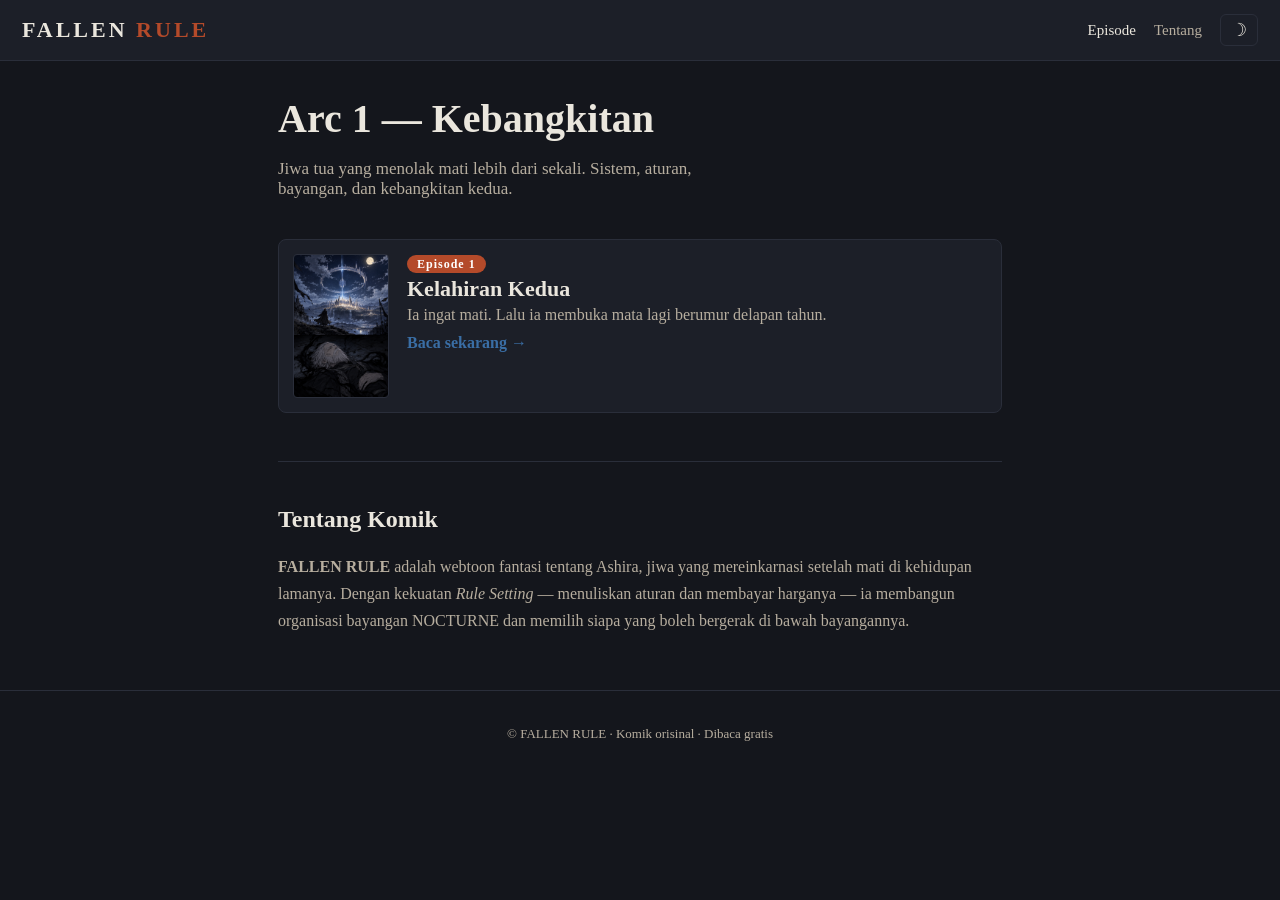
==== index.html @ 80191199 "FALLEN RULE webtoon website: Episode 1 reader + dark mode" ====
<!DOCTYPE html>
<html lang="id" data-theme="dark">
<head>
<meta charset="utf-8">
<meta name="viewport" content="width=device-width, initial-scale=1">
<title>FALLEN RULE — Baca Webtoon</title>
<meta name="description" content="Baca webtoon FALLEN RULE — Arc 1: Kebangkitan. Webtoon vertical scroll dengan sistem, aturan, dan bayangan.">
<link rel="stylesheet" href="assets/css/style.css">
</head>
<body>
<header class="topbar">
  <a class="brand" href="index.html">FALLEN <span>RULE</span></a>
  <nav>
    <a href="index.html" class="active">Episode</a>
    <a href="#tentang">Tentang</a>
    <button id="themeToggle" class="icon-btn" aria-label="Ganti tema">&#9789;</button>
  </nav>
</header>

<main>
  <section class="hero">
    <h1>Arc 1 — Kebangkitan</h1>
    <p>Jiwa tua yang menolak mati lebih dari sekali. Sistem, aturan, bayangan, dan kebangkitan kedua.</p>
  </section>

  <section class="episode-list">
    <a class="episode-card" href="reader.html?ep=1">
      <div class="thumb" style="background-image:url('assets/images/ep1/panel-01.png')"></div>
      <div class="meta">
        <span class="badge">Episode 1</span>
        <h2>Kelahiran Kedua</h2>
        <p>Ia ingat mati. Lalu ia membuka mata lagi berumur delapan tahun.</p>
        <span class="buttons">Baca sekarang &rarr;</span>
      </div>
    </a>
  </section>

  <section id="tentang" class="about">
    <h2>Tentang Komik</h2>
    <p><strong>FALLEN RULE</strong> adalah webtoon fantasi tentang Ashira, jiwa yang mereinkarnasi setelah mati di kehidupan lamanya. Dengan kekuatan <em>Rule Setting</em> — menuliskan aturan dan membayar harganya — ia membangun organisasi bayangan NOCTURNE dan memilih siapa yang boleh bergerak di bawah bayangannya.</p>
  </section>
</main>

<footer class="foot">
  <p>&copy; FALLEN RULE &middot; Komik orisinal &middot; Dibaca gratis</p>
</footer>
<script src="assets/js/app.js"></script>
</body>
</html>
---- assets/css/style.css ----
:root {
  --bg: #14161c;
  --bg-2: #1c1f28;
  --text: #eae6dd;
  --muted: #b7ae9f;
  --accent: #b44a2a;
  --accent-2: #3a6ea5;
  --border: #2a2e3a;
  --shadow: rgba(0, 0, 0, 0.55);
}

html[data-theme="light"] {
  --bg: #f5f3ee;
  --bg-2: #ffffff;
  --text: #211f1c;
  --muted: #5c5750;
  --accent: #c0502f;
  --accent-2: #2f6ea8;
  --border: #ddd8cd;
  --shadow: rgba(0, 0, 0, 0.18);
}

* { box-sizing: border-box; }

body {
  margin: 0;
  background: var(--bg);
  color: var(--text);
  font-family: Georgia, "Times New Roman", serif;
  transition: background 0.25s, color 0.25s;
}

.topbar {
  position: sticky;
  top: 0;
  z-index: 20;
  display: flex;
  align-items: center;
  justify-content: space-between;
  padding: 14px 22px;
  background: var(--bg-2);
  border-bottom: 1px solid var(--border);
}
.brand { font-size: 22px; font-weight: bold; letter-spacing: 3px; color: var(--text); text-decoration: none; }
.brand span { color: var(--accent); }
.topbar nav { display: flex; align-items: center; gap: 18px; }
.topbar nav a { color: var(--muted); text-decoration: none; font-size: 15px; }
.topbar nav a.active, .topbar nav a:hover { color: var(--text); }
.icon-btn {
  background: none; border: 1px solid var(--border); color: var(--text);
  border-radius: 6px; font-size: 18px; cursor: pointer; padding: 4px 10px;
}
.icon-btn:hover { background: var(--border); }

main { max-width: 760px; margin: 0 auto; padding: 26px 18px 40px; }

.hero h1 { font-size: 40px; margin: 8px 0 6px; }
.hero p { color: var(--muted); font-size: 17px; max-width: 56ch; }

.episode-list { margin: 40px 0; }
.episode-card {
  display: flex; gap: 18px; background: var(--bg-2); border: 1px solid var(--border);
  border-radius: 8px; padding: 14px; text-decoration: none; color: var(--text);
  transition: transform 0.15s, box-shadow 0.15s;
}
.episode-card:hover { transform: translateY(-2px); box-shadow: 0 8px 24px var(--shadow); }
.thumb {
  width: 96px; height: 144px; border-radius: 4px; flex-shrink: 0;
  background-size: cover; background-position: top center; border: 1px solid var(--border);
}
.meta h2 { margin: 4px 0; font-size: 22px; }
.meta p { color: var(--muted); margin: 4px 0 10px; }
.badge {
  background: var(--accent); color: #fff; font-size: 12px; font-weight: bold;
  letter-spacing: 1px; padding: 2px 10px; border-radius: 20px;
}
.buttons { color: var(--accent-2); font-weight: bold; }

.about { margin-top: 48px; padding-top: 24px; border-top: 1px solid var(--border); }
.about h2 { font-size: 24px; }
.about p { color: var(--muted); line-height: 1.7; }

.foot {
  text-align: center; color: var(--muted); font-size: 13px;
  padding: 22px; border-top: 1px solid var(--border);
}

/* reader */
.reader-wrap { max-width: 760px; padding-top: 18px; }
.reader-head { display: flex; align-items: center; justify-content: space-between; gap: 12px; flex-wrap: wrap; margin-bottom: 16px; }
.reader-head h1 { font-size: 24px; margin: 0; }
.reader-nav { display: flex; align-items: center; gap: 10px; }
.btn {
  background: var(--bg-2); color: var(--text); border: 1px solid var(--border);
  padding: 8px 14px; border-radius: 6px; cursor: pointer; text-decoration: none; font-family: inherit; font-size: 14px;
}
.btn:hover { background: var(--border); }
#panelCounter { color: var(--muted); font-size: 14px; min-width: 70px; text-align: center; }

.panel-stage {
  background: var(--bg-2); border: 1px solid var(--border); border-radius: 8px;
  padding: 10px; cursor: pointer; margin-bottom: 18px;
}
.panel-stage img {
  display: block; width: 100%; height: auto; border-radius: 4px;
}
.reader-nav.bottom { justify-content: space-between; }

@media (max-width: 560px) {
  .episode-card { flex-direction: column; }
  .thumb { width: 100%; height: 220px; }
  .hero h1 { font-size: 30px; }
}
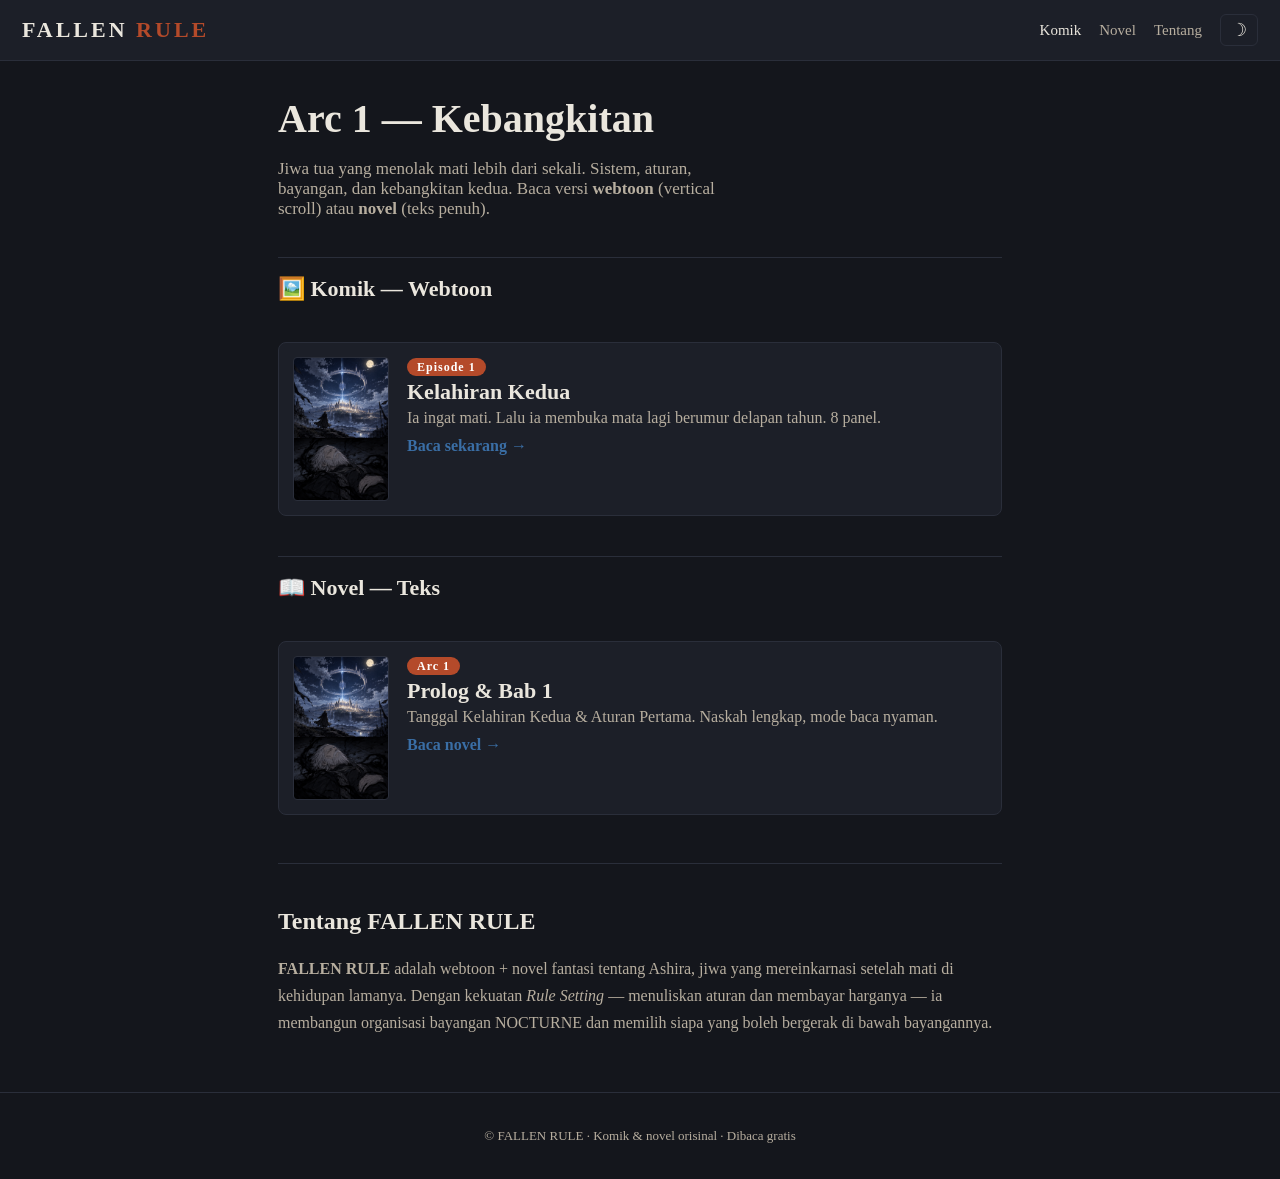
==== commit aa78c91d: "Tambah novel reader + ubah komik reader ke mode scroll vertikal" ====
--- a/index.html
+++ b/index.html
@@ -3,15 +3,16 @@
 <head>
 <meta charset="utf-8">
 <meta name="viewport" content="width=device-width, initial-scale=1">
-<title>FALLEN RULE — Baca Webtoon</title>
-<meta name="description" content="Baca webtoon FALLEN RULE — Arc 1: Kebangkitan. Webtoon vertical scroll dengan sistem, aturan, dan bayangan.">
+<title>FALLEN RULE — Baca Webtoon &amp; Novel</title>
+<meta name="description" content="Baca webtoon FALLEN RULE — Arc 1: Kebangkitan. Webtoon vertical scroll + novel teks lengkap.">
 <link rel="stylesheet" href="assets/css/style.css">
 </head>
 <body>
 <header class="topbar">
   <a class="brand" href="index.html">FALLEN <span>RULE</span></a>
   <nav>
-    <a href="index.html" class="active">Episode</a>
+    <a href="#komik" class="active">Komik</a>
+    <a href="#novel">Novel</a>
     <a href="#tentang">Tentang</a>
     <button id="themeToggle" class="icon-btn" aria-label="Ganti tema">&#9789;</button>
   </nav>
@@ -20,29 +21,47 @@
 <main>
   <section class="hero">
     <h1>Arc 1 — Kebangkitan</h1>
-    <p>Jiwa tua yang menolak mati lebih dari sekali. Sistem, aturan, bayangan, dan kebangkitan kedua.</p>
+    <p>Jiwa tua yang menolak mati lebih dari sekali. Sistem, aturan, bayangan, dan kebangkitan kedua. Baca versi <strong>webtoon</strong> (vertical scroll) atau <strong>novel</strong> (teks penuh).</p>
   </section>
 
+  <section id="komik" class="section-title">
+    <h2>&#128444;&#65039; Komik — Webtoon</h2>
+  </section>
   <section class="episode-list">
     <a class="episode-card" href="reader.html?ep=1">
       <div class="thumb" style="background-image:url('assets/images/ep1/panel-01.png')"></div>
       <div class="meta">
         <span class="badge">Episode 1</span>
         <h2>Kelahiran Kedua</h2>
-        <p>Ia ingat mati. Lalu ia membuka mata lagi berumur delapan tahun.</p>
+        <p>Ia ingat mati. Lalu ia membuka mata lagi berumur delapan tahun. 8 panel.</p>
         <span class="buttons">Baca sekarang &rarr;</span>
       </div>
     </a>
   </section>
 
+  <section id="novel" class="section-title">
+    <h2>&#128214; Novel — Teks</h2>
+  </section>
+  <section class="episode-list">
+    <a class="episode-card" href="novel/arc1-prolog-bab1.html">
+      <div class="thumb" style="background-image:url('assets/images/ep1/panel-01.png')"></div>
+      <div class="meta">
+        <span class="badge">Arc 1</span>
+        <h2>Prolog &amp; Bab 1</h2>
+        <p>Tanggal Kelahiran Kedua &amp; Aturan Pertama. Naskah lengkap, mode baca nyaman.</p>
+        <span class="buttons">Baca novel &rarr;</span>
+      </div>
+    </a>
+  </section>
+
   <section id="tentang" class="about">
-    <h2>Tentang Komik</h2>
-    <p><strong>FALLEN RULE</strong> adalah webtoon fantasi tentang Ashira, jiwa yang mereinkarnasi setelah mati di kehidupan lamanya. Dengan kekuatan <em>Rule Setting</em> — menuliskan aturan dan membayar harganya — ia membangun organisasi bayangan NOCTURNE dan memilih siapa yang boleh bergerak di bawah bayangannya.</p>
+    <h2>Tentang FALLEN RULE</h2>
+    <p><strong>FALLEN RULE</strong> adalah webtoon + novel fantasi tentang Ashira, jiwa yang mereinkarnasi setelah mati di kehidupan lamanya. Dengan kekuatan <em>Rule Setting</em> — menuliskan aturan dan membayar harganya — ia membangun organisasi bayangan NOCTURNE dan memilih siapa yang boleh bergerak di bawah bayangannya.</p>
   </section>
 </main>
 
 <footer class="foot">
-  <p>&copy; FALLEN RULE &middot; Komik orisinal &middot; Dibaca gratis</p>
+  <p>&copy; FALLEN RULE &middot; Komik &amp; novel orisinal &middot; Dibaca gratis</p>
 </footer>
 <script src="assets/js/app.js"></script>
 </body>
--- a/assets/css/style.css
+++ b/assets/css/style.css
@@ -76,6 +76,10 @@
 }
 .buttons { color: var(--accent-2); font-weight: bold; }
 
+.section-title { margin: 38px 0 14px; padding-top: 18px; border-top: 1px solid var(--border); }
+.section-title:first-of-type { margin-top: 8px; }
+.section-title h2 { margin: 0; font-size: 22px; }
+
 .about { margin-top: 48px; padding-top: 24px; border-top: 1px solid var(--border); }
 .about h2 { font-size: 24px; }
 .about p { color: var(--muted); line-height: 1.7; }
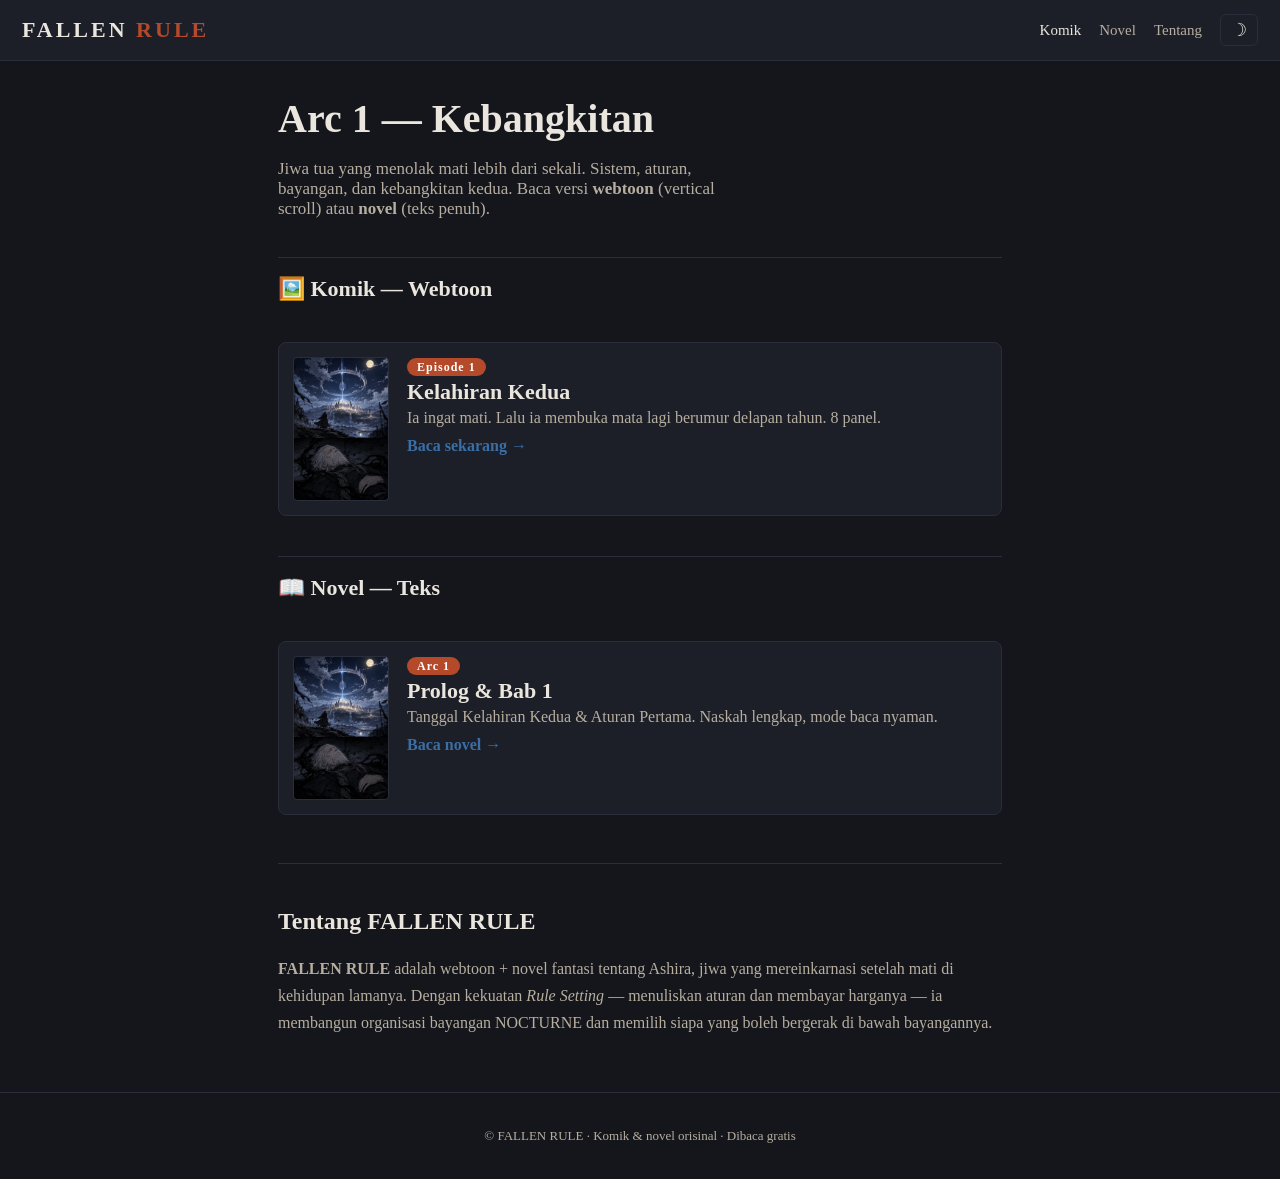
==== commit 571be671: "Optimasi panel ke WebP (-92% ukuran) + tools compact_panels.py" ====
--- a/index.html
+++ b/index.html
@@ -29,7 +29,7 @@
   </section>
   <section class="episode-list">
     <a class="episode-card" href="reader.html?ep=1">
-      <div class="thumb" style="background-image:url('assets/images/ep1/panel-01.png')"></div>
+      <div class="thumb" style="background-image:url('assets/images/ep1/panel-01.webp')"></div>
       <div class="meta">
         <span class="badge">Episode 1</span>
         <h2>Kelahiran Kedua</h2>
@@ -44,7 +44,7 @@
   </section>
   <section class="episode-list">
     <a class="episode-card" href="novel/arc1-prolog-bab1.html">
-      <div class="thumb" style="background-image:url('assets/images/ep1/panel-01.png')"></div>
+      <div class="thumb" style="background-image:url('assets/images/ep1/panel-01.webp')"></div>
       <div class="meta">
         <span class="badge">Arc 1</span>
         <h2>Prolog &amp; Bab 1</h2>
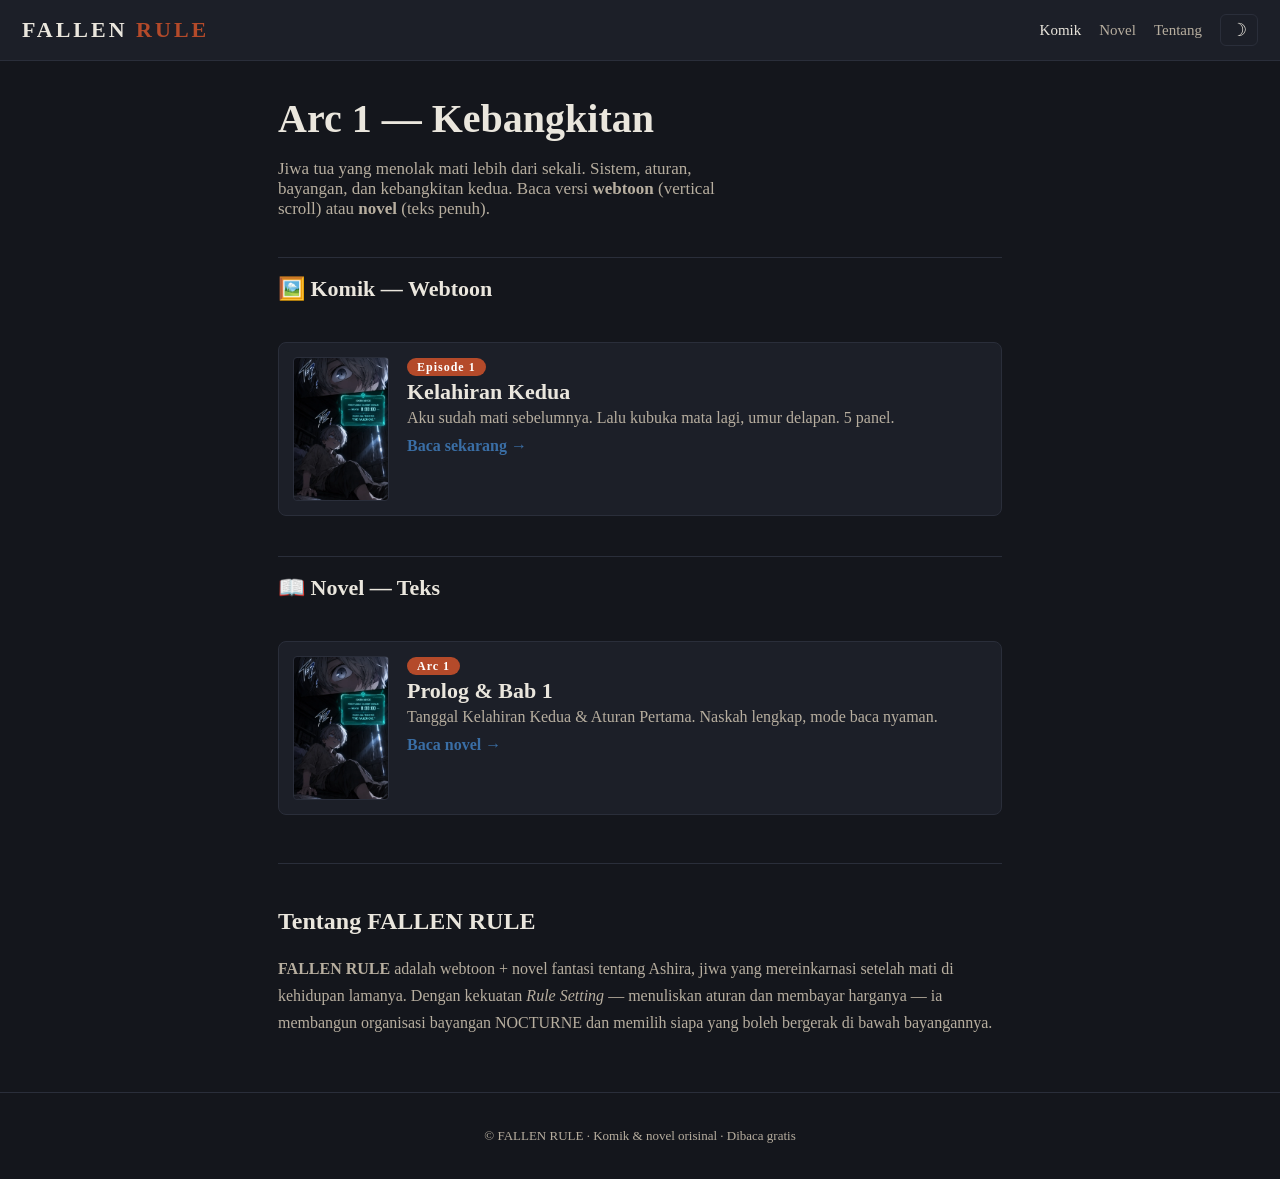
==== commit a51211cd: "Episode 1 v4: ganti 8 panel lama dengan 5 panel baru (Prolog P1-P5, canon Fallowfield)" ====
--- a/index.html
+++ b/index.html
@@ -33,7 +33,7 @@
       <div class="meta">
         <span class="badge">Episode 1</span>
         <h2>Kelahiran Kedua</h2>
-        <p>Ia ingat mati. Lalu ia membuka mata lagi berumur delapan tahun. 8 panel.</p>
+        <p>Aku sudah mati sebelumnya. Lalu kubuka mata lagi, umur delapan. 5 panel.</p>
         <span class="buttons">Baca sekarang &rarr;</span>
       </div>
     </a>
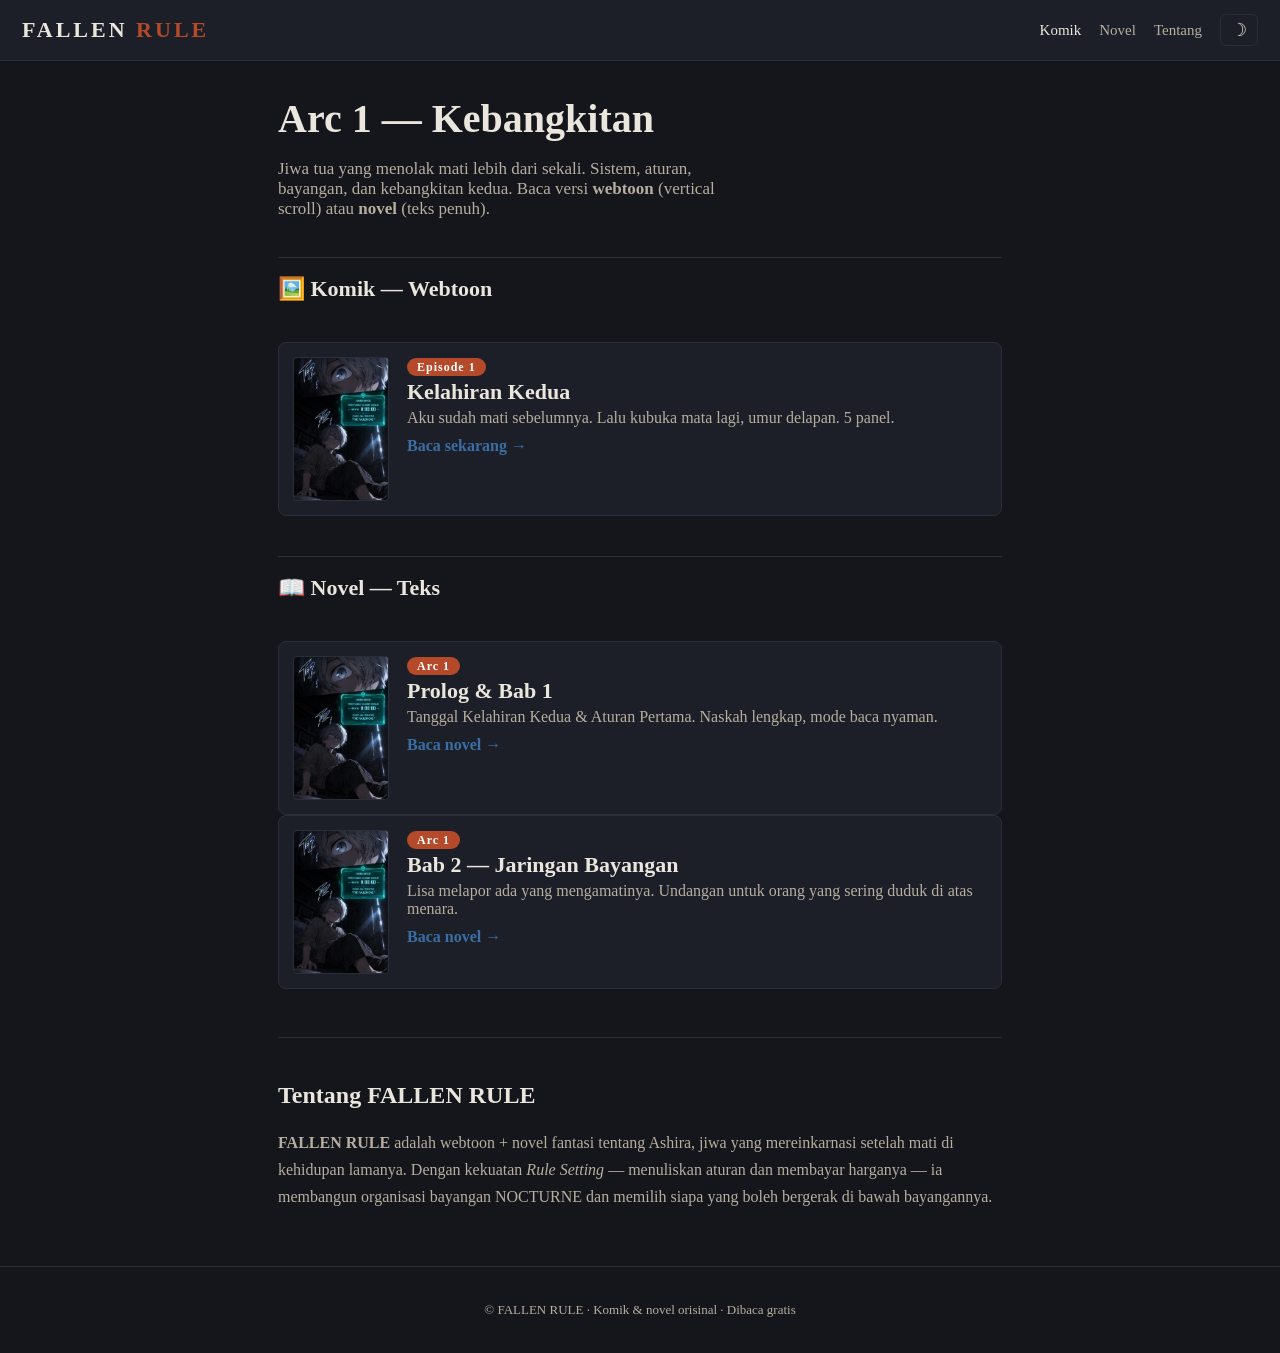
==== commit a0f73d77: "Novel Bab 2 + generator build_novel_site + perbaikan reader/css" ====
--- a/index.html
+++ b/index.html
@@ -52,6 +52,15 @@
         <span class="buttons">Baca novel &rarr;</span>
       </div>
     </a>
+    <a class="episode-card" href="novel/arc1-bab2.html">
+      <div class="thumb" style="background-image:url('assets/images/ep1/panel-01.webp')"></div>
+      <div class="meta">
+        <span class="badge">Arc 1</span>
+        <h2>Bab 2 — Jaringan Bayangan</h2>
+        <p>Lisa melapor ada yang mengamatinya. Undangan untuk orang yang sering duduk di atas menara.</p>
+        <span class="buttons">Baca novel &rarr;</span>
+      </div>
+    </a>
   </section>
 
   <section id="tentang" class="about">
--- a/assets/css/style.css
+++ b/assets/css/style.css
@@ -51,6 +51,15 @@
   border-radius: 6px; font-size: 18px; cursor: pointer; padding: 4px 10px;
 }
 .icon-btn:hover { background: var(--border); }
+
+.ep-picker {
+  background: var(--bg); color: var(--text); border: 1px solid var(--border);
+  border-radius: 6px; font-family: inherit; font-size: 14px; padding: 5px 8px;
+  max-width: 240px; cursor: pointer;
+}
+@media (max-width: 620px) {
+  .ep-picker { max-width: 170px; font-size: 13px; }
+}
 
 main { max-width: 760px; margin: 0 auto; padding: 26px 18px 40px; }
 
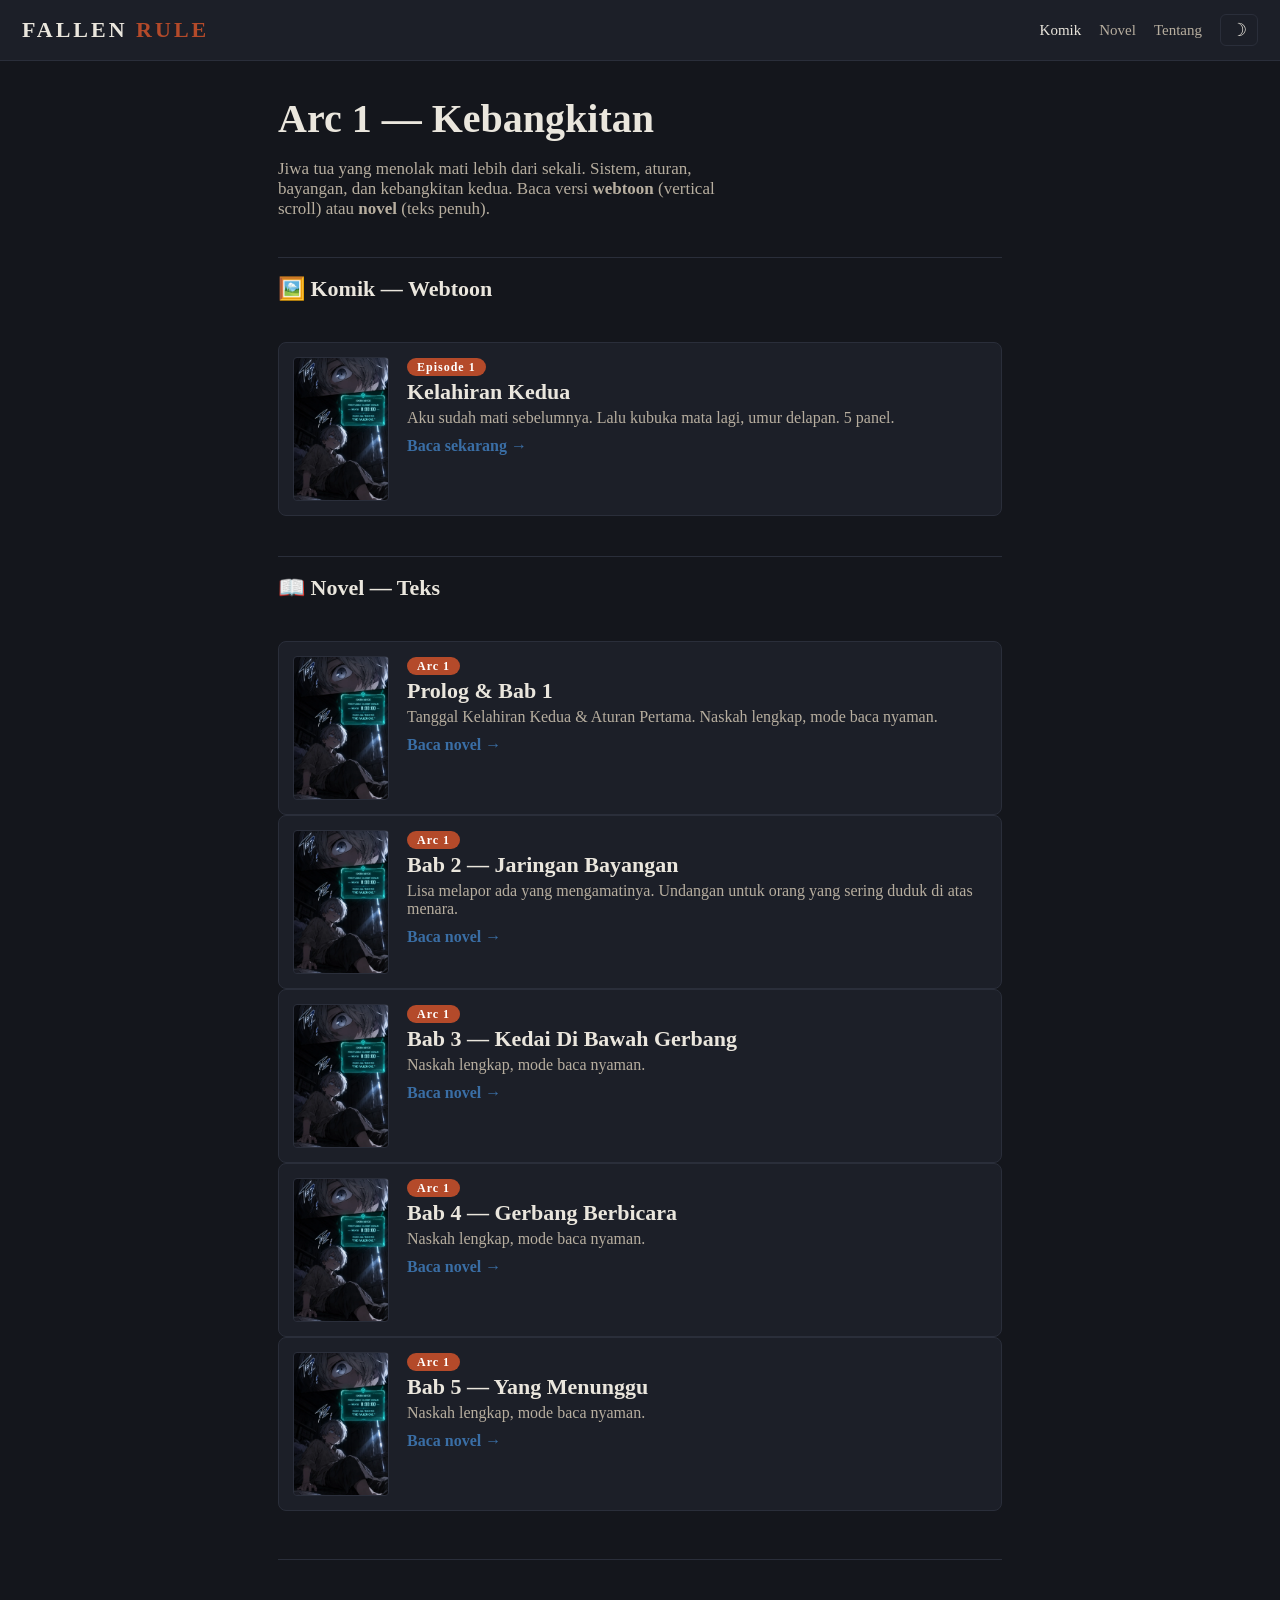
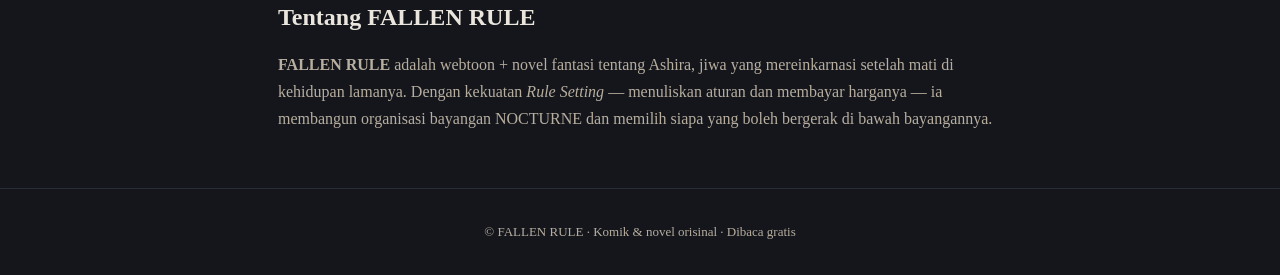
==== commit e2e2f7a0: "Novel Bab 3-5: kedai gerbang, gerbang berbicara, yang menunggu (v6)" ====
--- a/index.html
+++ b/index.html
@@ -61,7 +61,37 @@
         <span class="buttons">Baca novel &rarr;</span>
       </div>
     </a>
-  </section>
+  
+    <a class="episode-card" href="novel/arc1-bab3.html">
+      <div class="thumb" style="background-image:url('assets/images/ep1/panel-01.webp')"></div>
+      <div class="meta">
+        <span class="badge">Arc 1</span>
+        <h2>Bab 3 &#8212; Kedai Di Bawah Gerbang</h2>
+        <p>Naskah lengkap, mode baca nyaman.</p>
+        <span class="buttons">Baca novel &rarr;</span>
+      </div>
+    </a>
+
+    <a class="episode-card" href="novel/arc1-bab4.html">
+      <div class="thumb" style="background-image:url('assets/images/ep1/panel-01.webp')"></div>
+      <div class="meta">
+        <span class="badge">Arc 1</span>
+        <h2>Bab 4 &#8212; Gerbang Berbicara</h2>
+        <p>Naskah lengkap, mode baca nyaman.</p>
+        <span class="buttons">Baca novel &rarr;</span>
+      </div>
+    </a>
+
+    <a class="episode-card" href="novel/arc1-bab5.html">
+      <div class="thumb" style="background-image:url('assets/images/ep1/panel-01.webp')"></div>
+      <div class="meta">
+        <span class="badge">Arc 1</span>
+        <h2>Bab 5 &#8212; Yang Menunggu</h2>
+        <p>Naskah lengkap, mode baca nyaman.</p>
+        <span class="buttons">Baca novel &rarr;</span>
+      </div>
+    </a>
+</section>
 
   <section id="tentang" class="about">
     <h2>Tentang FALLEN RULE</h2>
